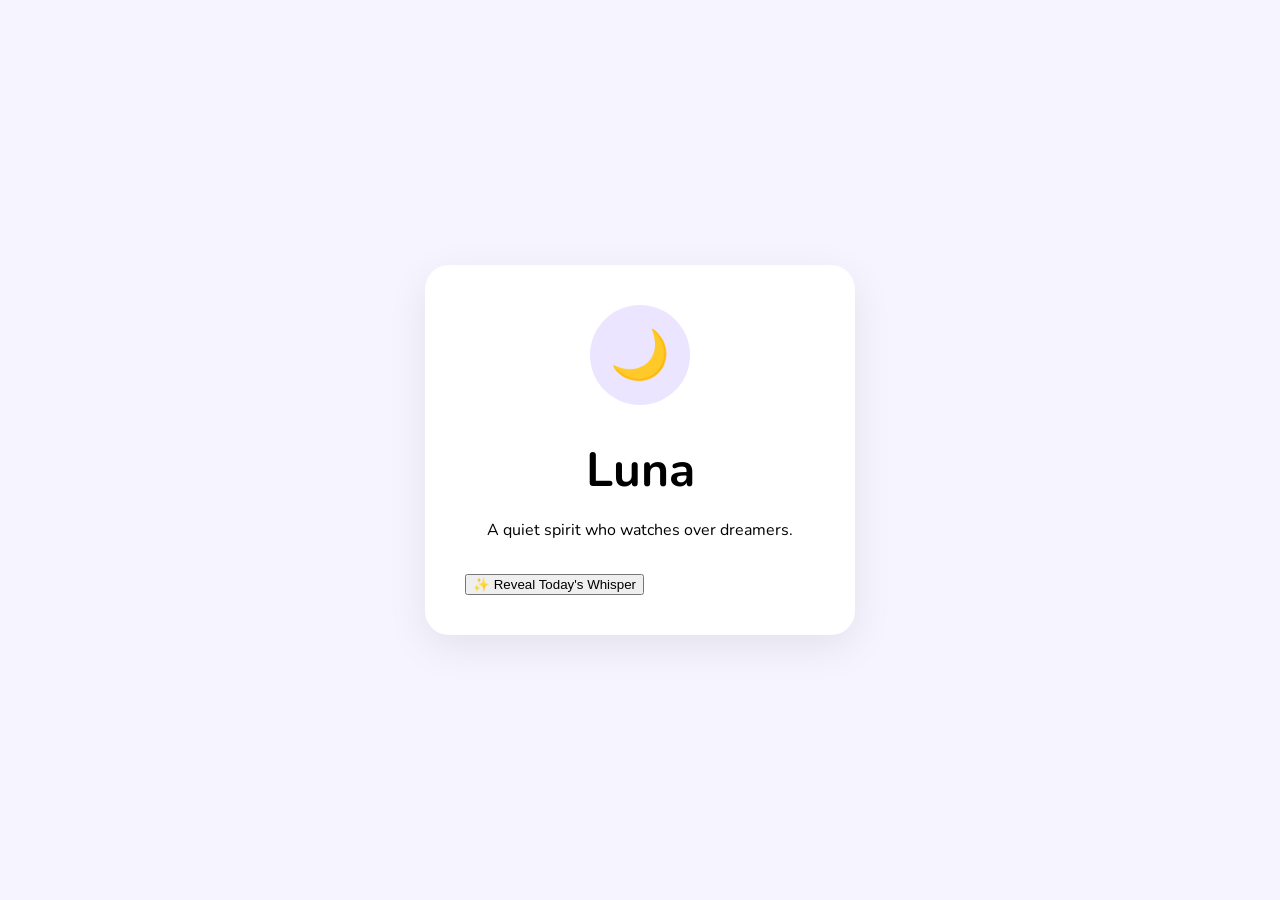
==== index.html @ 2573006d "Create the first Pocket Spirit" ====
<!DOCTYPE html>
<html lang="en">
<head>
    <meta charset="UTF-8">
    <meta name="viewport" content="width=device-width, initial-scale=1.0">
    <title>Pocket Spirits</title>

    <link rel="preconnect" href="https://fonts.googleapis.com">
    <link rel="preconnect" href="https://fonts.gstatic.com" crossorigin>
    <link href="https://fonts.googleapis.com/css2?family=Nunito:wght@400;600;700&display=swap" rel="stylesheet">

    <link rel="stylesheet" href="style.css">
</head>
<body>
    <div class="card">
      <div class="spirit-header">
        <div class="spirit-avatar">🌙</div>
        <h1>Luna</h1>
        <p>A quiet spirit who watches over dreamers.</p>
      </div>

      <button id="revealButton">
          ✨ Reveal Today's Whisper </button>

      <p id="whisper" style="display: none;"></p>  
      <p id="farewell" style="display: none;">🌙 Thank you for visiting today.</p>

    </div>

    <script src="script.js"></script>

</body>
</html>
---- style.css ----
body {
    background-color: #f6f4ff;
    font-family: "Nunito", sans-serif;

    display: flex;
    flex-direction: column;

    justify-content: center;
    align-items: center;

    min-height: 100vh;

    margin: 0;
}

.card {
    background-color: white;
    width: 350px;
    padding: 40px;
    border-radius: 24px;

    box-shadow: 0 12px 40px rgba(0, 0, 0, 0.08);
}

.spirit-header h1 {
    font-size: 3rem;
    margin-bottom: 8px;
}

.spirit-header {
    text-align: center;
    margin-bottom: 32px;
}

.spirit-avatar {
    width: 100px;
    height: 100px;

    background-color: #ece5ff;

    border-radius: 50%;

    display: flex;
    justify-content: center;
    align-items: center;

    font-size: 3rem;

    margin: 0 auto 20px auto;
}
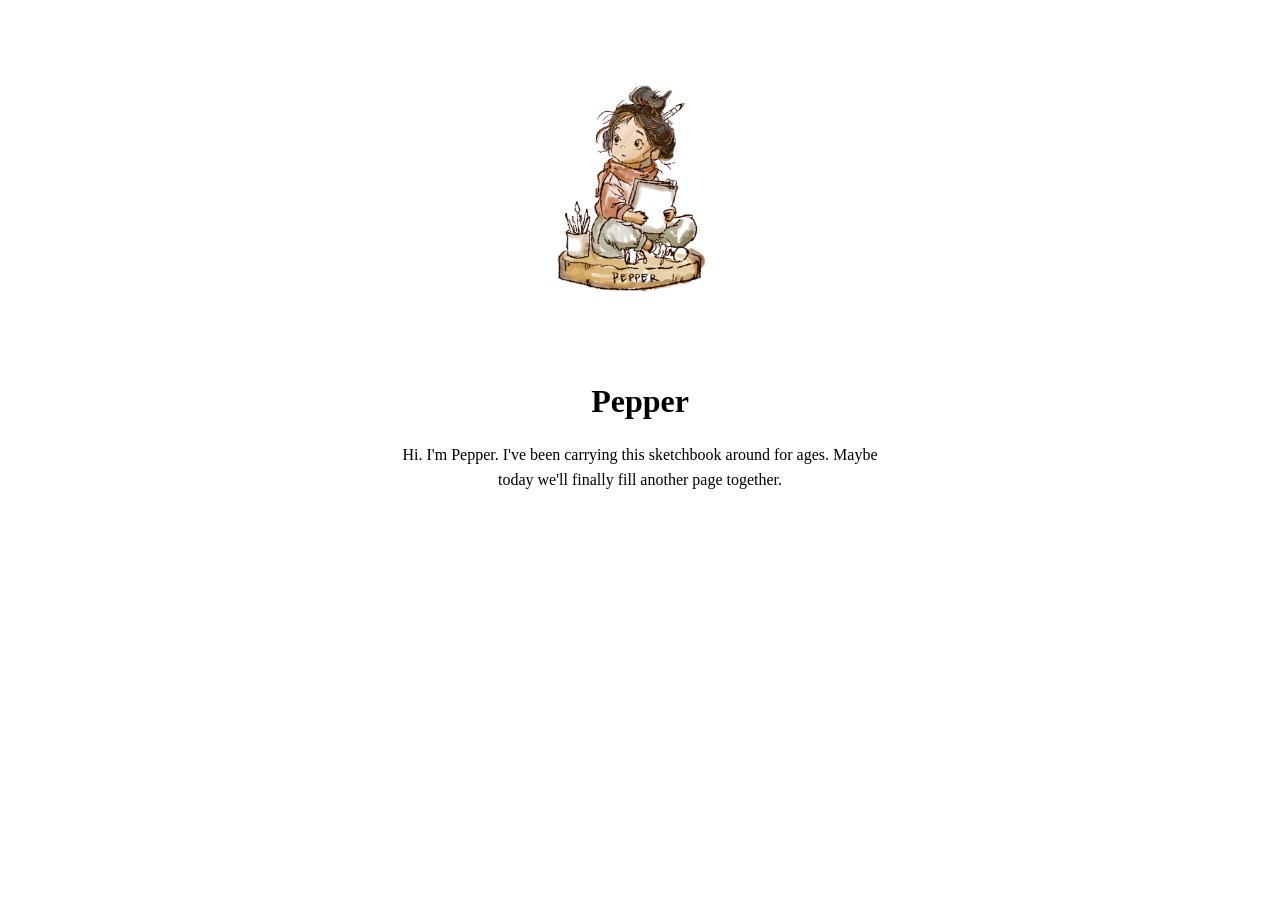
==== commit 3233d22d: "Build Pocket Folk Engine v1" ====
--- a/index.html
+++ b/index.html
@@ -12,22 +12,10 @@
     <link rel="stylesheet" href="style.css">
 </head>
 <body>
-    <div class="card">
-      <div class="spirit-header">
-        <div class="spirit-avatar">🌙</div>
-        <h1>Luna</h1>
-        <p>A quiet spirit who watches over dreamers.</p>
-      </div>
+    <img id="character-image" alt="Pocket Folk">
+    <h1 id="name"></h1>
+    <p id="greeting"></p>
+    <script src="script.js"></script>
+</body>
 
-      <button id="revealButton">
-          ✨ Reveal Today's Whisper </button>
-
-      <p id="whisper" style="display: none;"></p>  
-      <p id="farewell" style="display: none;">🌙 Thank you for visiting today.</p>
-
-    </div>
-
-    <script src="script.js"></script>
-
-</body>
 </html>
--- a/style.css
+++ b/style.css
@@ -1,50 +1,20 @@
 body {
-    background-color: #f6f4ff;
-    font-family: "Nunito", sans-serif;
-
-    display: flex;
-    flex-direction: column;
-
-    justify-content: center;
-    align-items: center;
-
-    min-height: 100vh;
-
-    margin: 0;
+    font-family: Georgia, serif;
+    text-align: center;
+    padding: 40px;
 }
 
-.card {
-    background-color: white;
-    width: 350px;
-    padding: 40px;
-    border-radius: 24px;
-
-    box-shadow: 0 12px 40px rgba(0, 0, 0, 0.08);
+#character-image {
+    width: 220px;
+    height: auto;
 }
 
-.spirit-header h1 {
-    font-size: 3rem;
-    margin-bottom: 8px;
+h1 {
+    margin-top: 20px;
 }
 
-.spirit-header {
-    text-align: center;
-    margin-bottom: 32px;
-}
-
-.spirit-avatar {
-    width: 100px;
-    height: 100px;
-
-    background-color: #ece5ff;
-
-    border-radius: 50%;
-
-    display: flex;
-    justify-content: center;
-    align-items: center;
-
-    font-size: 3rem;
-
-    margin: 0 auto 20px auto;
+p {
+    max-width: 500px;
+    margin: auto;
+    line-height: 1.6;
 }
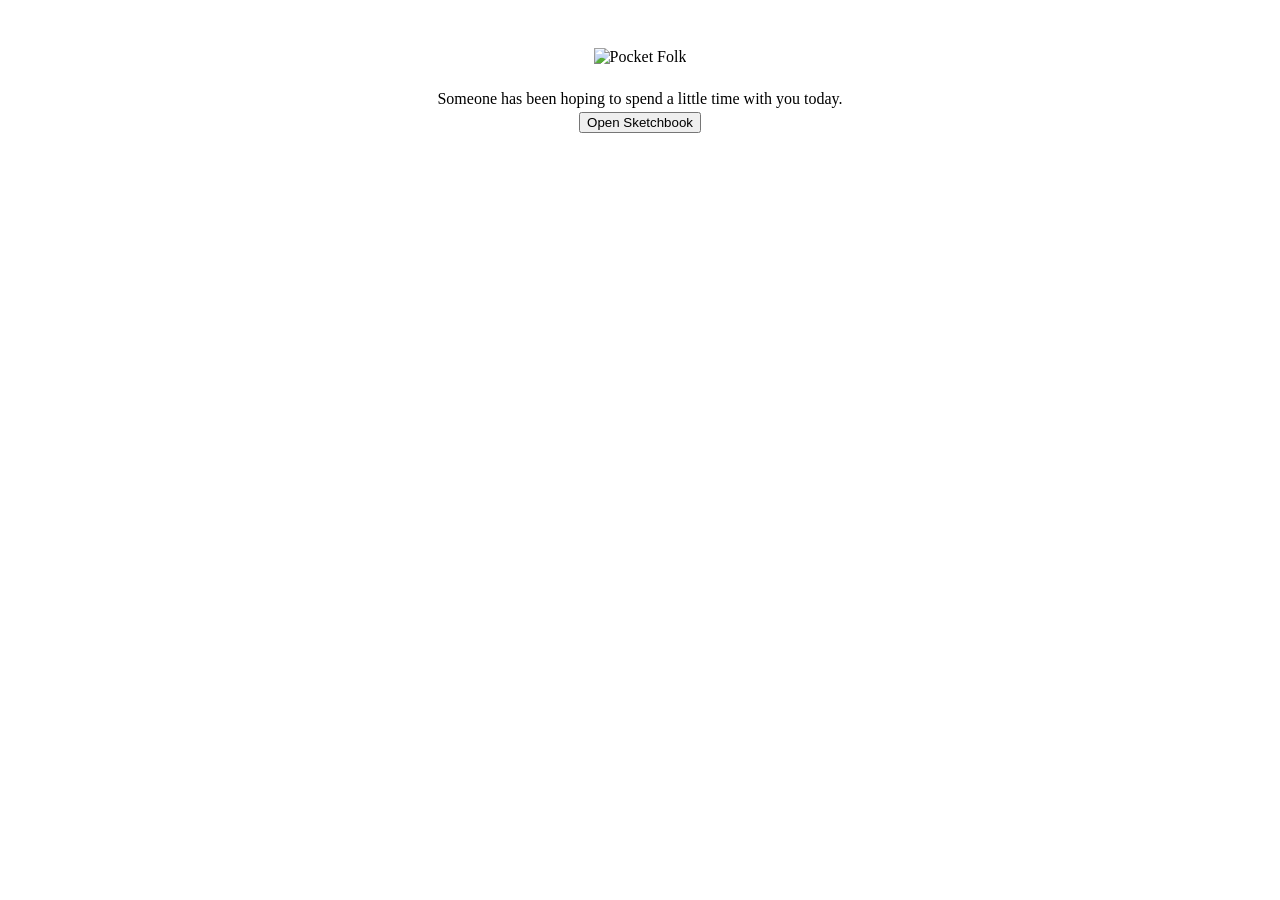
==== commit c38c4ba6: "Building Pocket Folk Engine 1 minor edits" ====
--- a/index.html
+++ b/index.html
@@ -12,9 +12,37 @@
     <link rel="stylesheet" href="style.css">
 </head>
 <body>
-    <img id="character-image" alt="Pocket Folk">
-    <h1 id="name"></h1>
-    <p id="greeting"></p>
+    <main id="app">
+        <section id="screen-cover">
+          <img id="cover-image" alt="Pocket Folk">
+          <h1 id="cover-name"></h1>
+          <p> Someone has been hoping
+              to spend a little time
+              with you today.
+          </p>
+          <button id="open-button">
+              Open Sketchbook
+          </button>
+        </section>
+
+        <section id="screen-greeting">
+            <img id="character-image" alt="Pocket Folk">
+            <h1 id="name"></h1>
+            <p id="greeting"></p>
+            <button id="continue-button">
+                Continue
+            </button>
+        </section>
+
+        <section id="screen-whisper">
+          <h2>🌿 For Today</h2>
+          <p id="whisper"></p>
+          <button id="whisper-button">
+                Turn the Page
+         </button>
+        </section>
+
+    </main>
     <script src="script.js"></script>
 </body>
 
--- a/style.css
+++ b/style.css
@@ -17,4 +17,12 @@
     max-width: 500px;
     margin: auto;
     line-height: 1.6;
+}
+
+#screen-greeting {
+    display: none;
+}
+
+#screen-whisper {
+    display: none;
 }
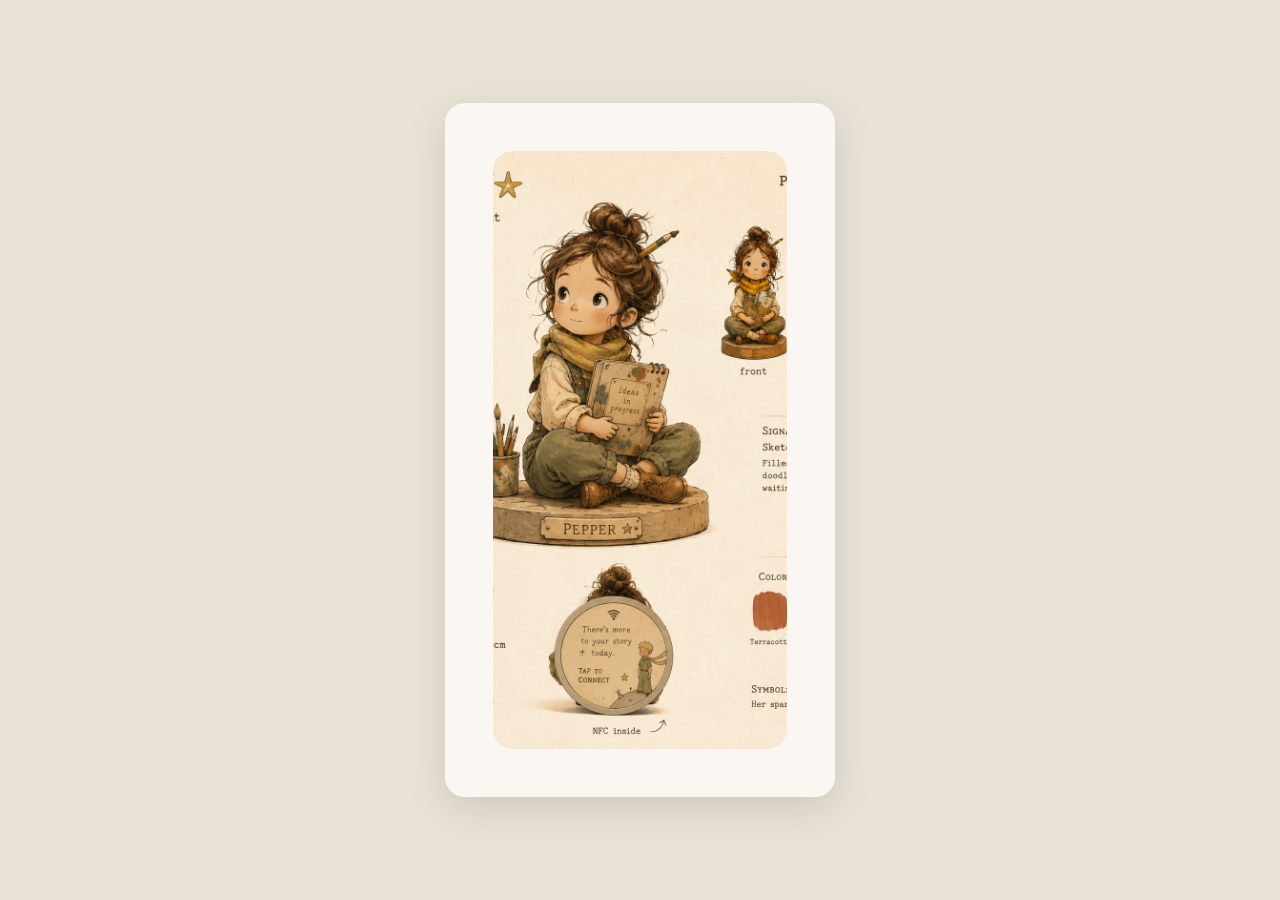
==== commit 7f3d877c: "Redesign Pocket Folk into storybook" ====
--- a/index.html
+++ b/index.html
@@ -1,49 +1,89 @@
 <!DOCTYPE html>
 <html lang="en">
+
 <head>
     <meta charset="UTF-8">
     <meta name="viewport" content="width=device-width, initial-scale=1.0">
-    <title>Pocket Spirits</title>
+
+    <title>The Little District</title>
 
     <link rel="preconnect" href="https://fonts.googleapis.com">
     <link rel="preconnect" href="https://fonts.gstatic.com" crossorigin>
+
     <link href="https://fonts.googleapis.com/css2?family=Nunito:wght@400;600;700&display=swap" rel="stylesheet">
 
     <link rel="stylesheet" href="style.css">
 </head>
+
 <body>
-    <main id="app">
-        <section id="screen-cover">
-          <img id="cover-image" alt="Pocket Folk">
-          <h1 id="cover-name"></h1>
-          <p> Someone has been hoping
-              to spend a little time
-              with you today.
-          </p>
-          <button id="open-button">
-              Open Sketchbook
-          </button>
-        </section>
 
-        <section id="screen-greeting">
-            <img id="character-image" alt="Pocket Folk">
-            <h1 id="name"></h1>
-            <p id="greeting"></p>
-            <button id="continue-button">
-                Continue
-            </button>
-        </section>
+<div id="book">
+  <div id="pages"> 
+    <!-- ==========================================
+         BOOK COVER
+    =========================================== -->
 
-        <section id="screen-whisper">
-          <h2>🌿 For Today</h2>
-          <p id="whisper"></p>
-          <button id="whisper-button">
-                Turn the Page
-         </button>
-        </section>
+    <section id="page-cover" class="page">
 
-    </main>
-    <script src="script.js"></script>
+        <img
+            id="book-cover"
+            src="assets/book-cover.png"
+            alt="The Little District">
+
+    </section>
+
+
+    <!-- ==========================================
+         PAGE 1 - MEET PEPPER
+    =========================================== -->
+
+    <section id="page-meet" class="page">
+
+        <img
+            id="character-image"
+            alt="Pocket Folk">
+
+        <h1 id="name"></h1>
+
+        <p id="introduction"></p>
+
+    </section>
+
+
+    <!-- ==========================================
+         PAGE 2 - TODAY'S THOUGHT
+    =========================================== -->
+
+    <section id="page-thought" class="page">
+
+        <p id="whisper" class="thought"></p>
+
+    </section>
+
+
+    <!-- ==========================================
+         PAGE 3 - REFLECTION
+    =========================================== -->
+
+    <section id="page-reflection" class="page">
+
+        <p id="journal-prompt" class="reflection"></p>
+
+    </section>
+
+
+    <!-- ==========================================
+         BACK COVER
+    =========================================== -->
+
+    <section id="page-back-cover" class="page">
+      <p id="farewell"></p>
+    </section>
+  </div>
+</div>
+
+<script src="script.js"></script>
+
 </body>
 
 </html>
--- a/style.css
+++ b/style.css
@@ -1,28 +1,196 @@
-body {
-    font-family: Georgia, serif;
-    text-align: center;
-    padding: 40px;
+/* =====================================================
+   RESET
+===================================================== */
+
+* {
+    margin: 0;
+    padding: 0;
+    box-sizing: border-box;
 }
 
-#character-image {
-    width: 220px;
-    height: auto;
+
+/* =====================================================
+   PAGE
+===================================================== */
+
+body {
+
+    font-family: "Nunito", sans-serif;
+
+    background: #E9E3D7;
+
+    display: flex;
+    justify-content: center;
+    align-items: center;
+
+    min-height: 100vh;
+
+    padding: 24px;
+
+    overflow: hidden;
+
 }
 
-h1 {
-    margin-top: 20px;
+
+/* =====================================================
+   BOOK
+===================================================== */
+
+#book {
+
+    position: relative;
+
+    width: min(390px, 100%);
+    aspect-ratio: 9 / 16;
+
+    perspective: 2000px;
+
 }
 
-p {
-    max-width: 500px;
-    margin: auto;
-    line-height: 1.6;
+
+/* =====================================================
+   PAGE CONTAINER
+===================================================== */
+
+#pages {
+
+    position: relative;
+
+    width: 100%;
+    height: 100%;
+
 }
 
-#screen-greeting {
-    display: none;
+
+/* =====================================================
+   EVERY PAGE
+===================================================== */
+
+.page {
+
+    position: absolute;
+
+    inset: 0;
+
+    display: flex;
+
+    flex-direction: column;
+
+    justify-content: center;
+
+    align-items: center;
+
+    padding: 48px;
+
+    background: #FAF7F2;
+
+    border-radius: 20px;
+
+    box-shadow:
+        0 12px 40px rgba(0,0,0,.12);
+
+    text-align: center;
+
 }
 
-#screen-whisper {
+
+/* =====================================================
+   IMAGES
+===================================================== */
+
+#book-cover {
+
+    width: 100%;
+    height: 100%;
+
+    object-fit: cover;
+
+    border-radius: 20px;
+
+}
+
+
+#character-image {
+
+    width: 220px;
+
+    margin-bottom: 32px;
+
+}
+
+
+/* =====================================================
+   HEADINGS
+===================================================== */
+
+h1 {
+
+    font-size: 2rem;
+
+    color: #403A34;
+
+    margin-bottom: 18px;
+
+}
+
+
+/* =====================================================
+   BODY TEXT
+===================================================== */
+
+p {
+
+    color: #4F4A44;
+
+    font-size: 1.1rem;
+
+    line-height: 1.9;
+
+    max-width: 280px;
+
+}
+
+
+/* =====================================================
+   THOUGHT PAGE
+===================================================== */
+
+.thought {
+
+    font-size: 2rem;
+
+    font-weight: 700;
+
+    line-height: 1.5;
+
+}
+
+
+/* =====================================================
+   REFLECTION PAGE
+===================================================== */
+
+.reflection {
+
+    font-size: 1.6rem;
+
+    line-height: 1.6;
+
+}
+
+
+/* =====================================================
+   HIDDEN PAGES
+===================================================== */
+
+.page {
+
     display: none;
+
+}
+
+#page-cover {
+
+    display: flex;
+
 }
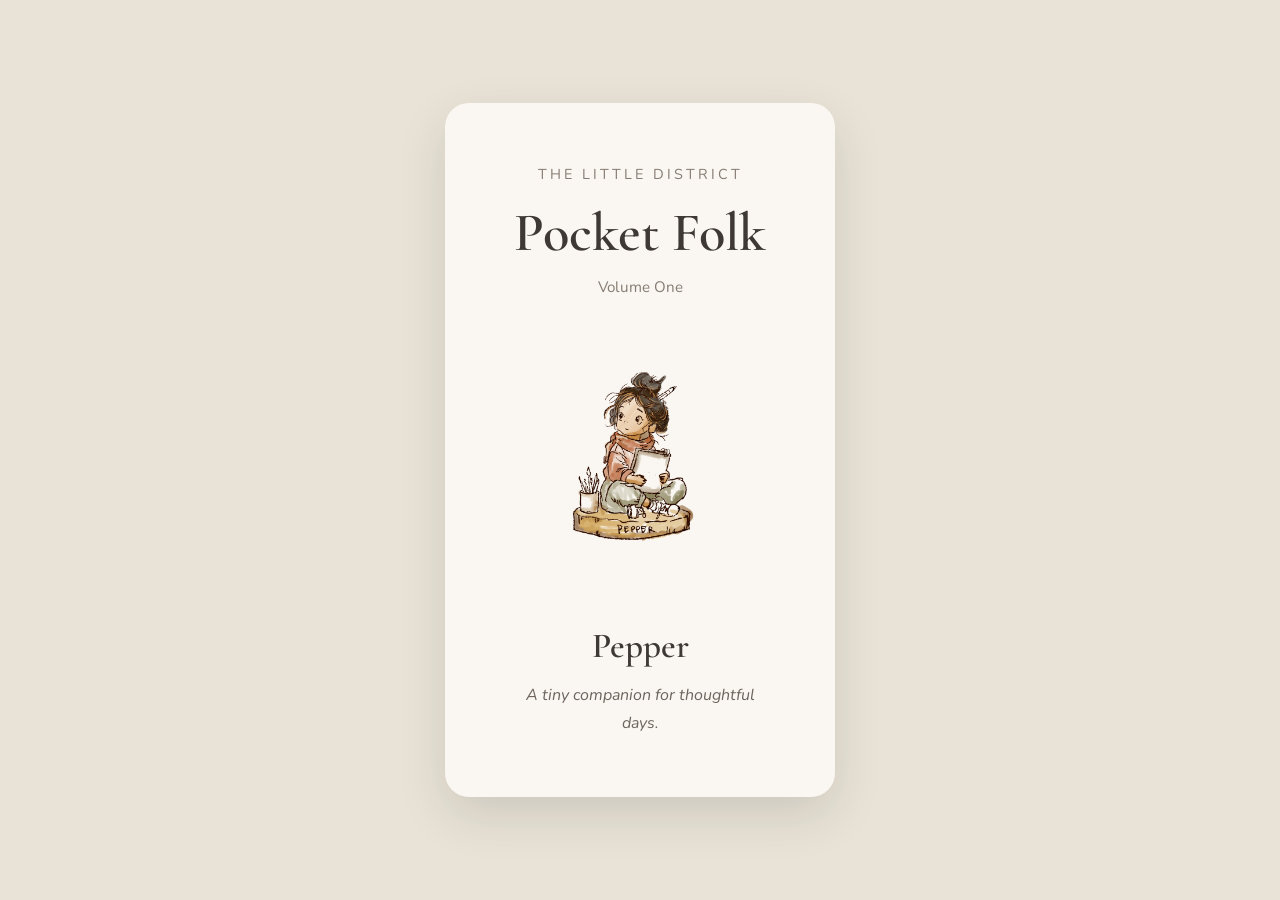
==== commit 0d840777: "Update Pocket Folk book experience" ====
--- a/index.html
+++ b/index.html
@@ -10,7 +10,7 @@
     <link rel="preconnect" href="https://fonts.googleapis.com">
     <link rel="preconnect" href="https://fonts.gstatic.com" crossorigin>
 
-    <link href="https://fonts.googleapis.com/css2?family=Nunito:wght@400;600;700&display=swap" rel="stylesheet">
+    <link href="https://fonts.googleapis.com/css2?family=Nunito:wght@400;600;700&family=Cormorant+Garamond:wght@500;600;700&display=swap" rel="stylesheet">
 
     <link rel="stylesheet" href="style.css">
 </head>
@@ -18,68 +18,99 @@
 <body>
 
 <div id="book">
-  <div id="pages"> 
-    <!-- ==========================================
-         BOOK COVER
-    =========================================== -->
 
-    <section id="page-cover" class="page">
+    <div id="pages">
 
-        <img
-            id="book-cover"
-            src="assets/book-cover.png"
-            alt="The Little District">
+        <!-- ==========================================
+             COVER
+        =========================================== -->
 
-    </section>
+        <section id="page-cover" class="page">
+
+            <div class="cover-content">
+
+                <p class="publisher">
+                    The Little District
+                </p>
+
+                <h1 class="book-title">
+                    Pocket Folk
+                </h1>
+
+                <p class="volume">
+                    Volume One
+                </p>
+
+                <img
+                    id="cover-character"
+                    alt="Pocket Folk">
+
+                <h2 id="cover-name"></h2>
+
+                <p class="cover-tagline">
+                    A tiny companion for thoughtful days.
+                </p>
+
+            </div>
+
+        </section>
 
 
-    <!-- ==========================================
-         PAGE 1 - MEET PEPPER
-    =========================================== -->
 
-    <section id="page-meet" class="page">
+        <!-- ==========================================
+             PAGE 1
+        =========================================== -->
 
-        <img
-            id="character-image"
-            alt="Pocket Folk">
+        <section id="page-meet" class="page">
 
-        <h1 id="name"></h1>
+            <img
+                id="character-image"
+                alt="Pocket Folk">
 
-        <p id="introduction"></p>
+            <h1 id="name"></h1>
 
-    </section>
+            <p id="introduction"></p>
+
+        </section>
 
 
-    <!-- ==========================================
-         PAGE 2 - TODAY'S THOUGHT
-    =========================================== -->
 
-    <section id="page-thought" class="page">
+        <!-- ==========================================
+             PAGE 2
+        =========================================== -->
 
-        <p id="whisper" class="thought"></p>
+        <section id="page-thought" class="page">
 
-    </section>
+            <p id="whisper" class="thought"></p>
+
+        </section>
 
 
-    <!-- ==========================================
-         PAGE 3 - REFLECTION
-    =========================================== -->
 
-    <section id="page-reflection" class="page">
+        <!-- ==========================================
+             PAGE 3
+        =========================================== -->
 
-        <p id="journal-prompt" class="reflection"></p>
+        <section id="page-reflection" class="page">
 
-    </section>
+            <p id="journal-prompt" class="reflection"></p>
+
+        </section>
 
 
-    <!-- ==========================================
-         BACK COVER
-    =========================================== -->
 
-    <section id="page-back-cover" class="page">
-      <p id="farewell"></p>
-    </section>
-  </div>
+        <!-- ==========================================
+             BACK COVER
+        =========================================== -->
+
+        <section id="page-back-cover" class="page">
+
+            <p id="farewell"></p>
+
+        </section>
+
+    </div>
+
 </div>
 
 <script src="script.js"></script>
--- a/style.css
+++ b/style.css
@@ -27,8 +27,6 @@
 
     padding: 24px;
 
-    overflow: hidden;
-
 }
 
 
@@ -37,8 +35,6 @@
 ===================================================== */
 
 #book {
-
-    position: relative;
 
     width: min(390px, 100%);
     aspect-ratio: 9 / 16;
@@ -48,10 +44,6 @@
 }
 
 
-/* =====================================================
-   PAGE CONTAINER
-===================================================== */
-
 #pages {
 
     position: relative;
@@ -72,125 +64,226 @@
 
     inset: 0;
 
+    display: none;
+
+    flex-direction: column;
+
+    align-items: center;
+    justify-content: center;
+
+    background: #FAF7F2;
+
+    border-radius: 24px;
+
+    padding: 40px;
+
+    text-align: center;
+
+    box-shadow:
+        0 18px 50px rgba(0,0,0,.12);
+
+}
+
+
+/* First page visible */
+
+#page-cover {
+
     display: flex;
 
-    flex-direction: column;
-
-    justify-content: center;
-
-    align-items: center;
-
-    padding: 48px;
-
-    background: #FAF7F2;
-
-    border-radius: 20px;
-
-    box-shadow:
-        0 12px 40px rgba(0,0,0,.12);
-
-    text-align: center;
-
-}
-
-
-/* =====================================================
-   IMAGES
-===================================================== */
-
-#book-cover {
+}
+
+
+/* =====================================================
+   COVER
+===================================================== */
+
+.cover-content {
 
     width: 100%;
     height: 100%;
 
-    object-fit: cover;
-
-    border-radius: 20px;
-
-}
-
+    display: flex;
+
+    flex-direction: column;
+
+    justify-content: center;
+
+    align-items: center;
+
+}
+
+
+.publisher {
+
+    font-size: .9rem;
+
+    text-transform: uppercase;
+
+    letter-spacing: 3px;
+
+    color: #867C73;
+
+    margin-bottom: 12px;
+
+}
+
+
+.book-title {
+
+    font-family: "Cormorant Garamond", serif;
+
+    font-size: 3.4rem;
+
+    font-weight: 600;
+
+    color: #3E3934;
+
+    margin-bottom: 8px;
+
+}
+
+
+.volume {
+
+    font-size: .95rem;
+
+    color: #867C73;
+
+    margin-bottom: 40px;
+
+}
+
+
+#cover-character {
+
+    width: 180px;
+
+    height: auto;
+
+    margin-bottom: 28px;
+
+}
+
+
+#cover-name {
+
+    font-family: "Cormorant Garamond", serif;
+
+    font-size: 2.2rem;
+
+    font-weight: 600;
+
+    color: #3E3934;
+
+    margin-bottom: 14px;
+
+}
+
+
+.cover-tagline {
+
+    max-width: 230px;
+
+    color: #6D655E;
+
+    font-style: italic;
+
+    line-height: 1.8;
+
+}
+
+
+/* =====================================================
+   MEET PAGE
+===================================================== */
 
 #character-image {
 
-    width: 220px;
-
-    margin-bottom: 32px;
-
-}
-
-
-/* =====================================================
-   HEADINGS
-===================================================== */
-
-h1 {
+    width: 190px;
+
+    height: auto;
+
+    margin-bottom: 28px;
+
+}
+
+
+#name {
 
     font-size: 2rem;
 
+    margin-bottom: 18px;
+
+}
+
+
+#introduction {
+
+    max-width: 280px;
+
+    line-height: 1.9;
+
+}
+
+
+/* =====================================================
+   THOUGHT PAGE
+===================================================== */
+
+.thought {
+
+    font-family: "Cormorant Garamond", serif;
+
+    font-size: 2.2rem;
+
+    line-height: 1.5;
+
     color: #403A34;
 
-    margin-bottom: 18px;
-
-}
-
-
-/* =====================================================
-   BODY TEXT
+}
+
+
+/* =====================================================
+   REFLECTION PAGE
+===================================================== */
+
+.reflection {
+
+    font-family: "Cormorant Garamond", serif;
+
+    font-size: 2rem;
+
+    line-height: 1.6;
+
+    color: #403A34;
+
+}
+
+
+/* =====================================================
+   BACK COVER
+===================================================== */
+
+#farewell {
+
+    font-size: 1.2rem;
+
+    line-height: 2;
+
+    white-space: pre-line;
+
+}
+
+
+/* =====================================================
+   DEFAULT TEXT
 ===================================================== */
 
 p {
 
-    color: #4F4A44;
-
-    font-size: 1.1rem;
-
-    line-height: 1.9;
-
-    max-width: 280px;
-
-}
-
-
-/* =====================================================
-   THOUGHT PAGE
-===================================================== */
-
-.thought {
-
-    font-size: 2rem;
-
-    font-weight: 700;
-
-    line-height: 1.5;
-
-}
-
-
-/* =====================================================
-   REFLECTION PAGE
-===================================================== */
-
-.reflection {
-
-    font-size: 1.6rem;
-
-    line-height: 1.6;
-
-}
-
-
-/* =====================================================
-   HIDDEN PAGES
-===================================================== */
-
-.page {
-
-    display: none;
-
-}
-
-#page-cover {
-
-    display: flex;
+    color: #4E4843;
+
+    line-height: 1.8;
 
 }
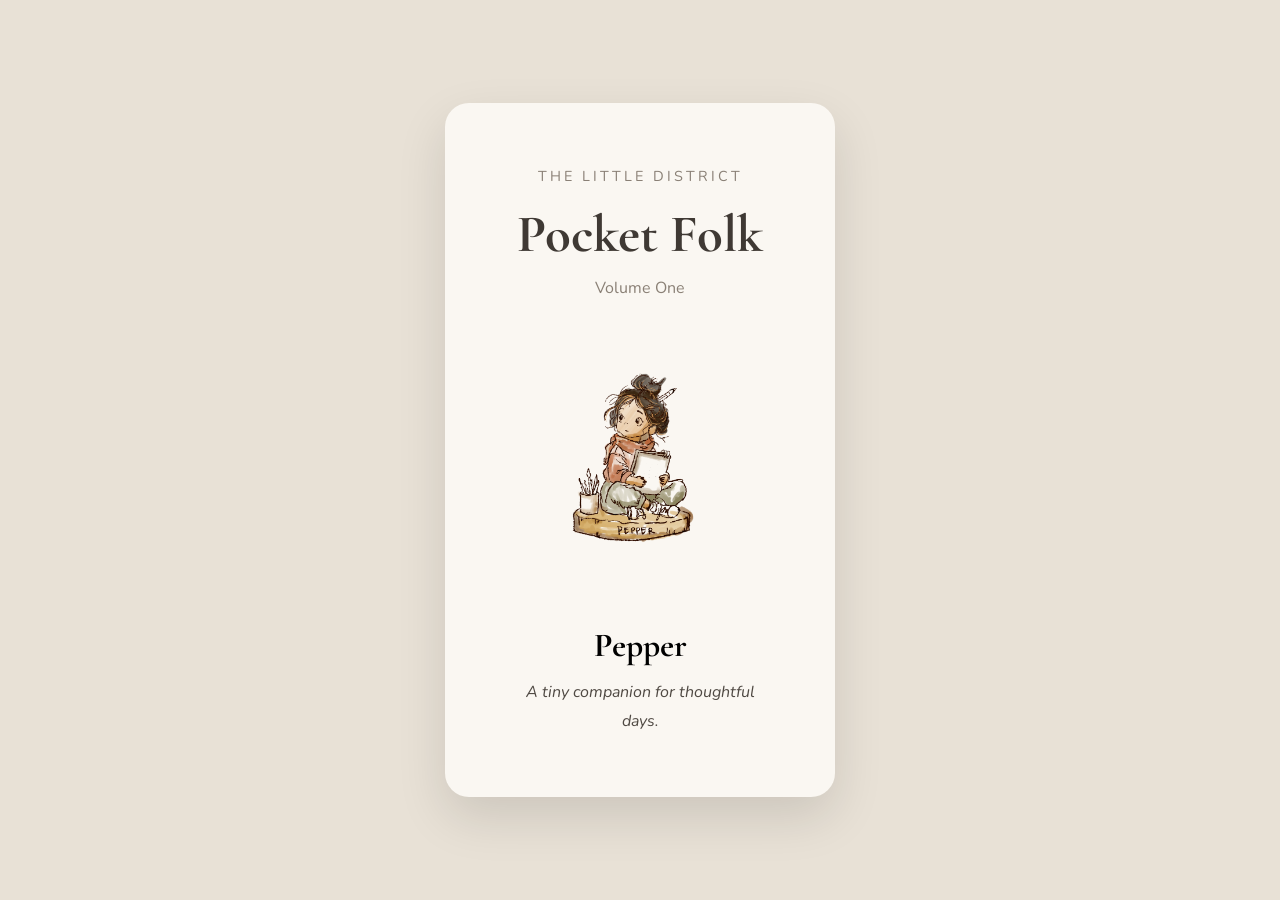
==== commit c99e2a5b: "v0.1 - Pocket Folk Reader" ====
--- a/index.html
+++ b/index.html
@@ -17,103 +17,129 @@
 
 <body>
 
-<div id="book">
+    <div id="book">
 
-    <div id="pages">
+        <div id="pages">
 
-        <!-- ==========================================
-             COVER
-        =========================================== -->
+            <!-- ==========================================
+                 COVER
+            =========================================== -->
 
-        <section id="page-cover" class="page">
+            <section id="page-cover" class="page">
 
-            <div class="cover-content">
+                <div class="page-content">
 
-                <p class="publisher">
-                    The Little District
-                </p>
+                    <div class="cover-content">
 
-                <h1 class="book-title">
-                    Pocket Folk
-                </h1>
+                        <p class="publisher">
+                            The Little District
+                        </p>
 
-                <p class="volume">
-                    Volume One
-                </p>
+                        <h1 class="book-title">
+                            Pocket Folk
+                        </h1>
 
-                <img
-                    id="cover-character"
-                    alt="Pocket Folk">
+                        <p class="volume">
+                            Volume One
+                        </p>
 
-                <h2 id="cover-name"></h2>
+                        <img
+                            id="cover-character"
+                            alt="Pocket Folk">
 
-                <p class="cover-tagline">
-                    A tiny companion for thoughtful days.
-                </p>
+                        <h2 id="cover-name"></h2>
 
-            </div>
+                        <p class="cover-tagline">
+                            A tiny companion for thoughtful days.
+                        </p>
 
-        </section>
+                    </div>
+
+                </div>
+
+            </section>
 
 
 
-        <!-- ==========================================
-             PAGE 1
-        =========================================== -->
+            <!-- ==========================================
+                 PAGE 1 - MEET
+            =========================================== -->
 
-        <section id="page-meet" class="page">
+            <section id="page-meet" class="page">
 
-            <img
-                id="character-image"
-                alt="Pocket Folk">
+                <div class="page-content">
 
-            <h1 id="name"></h1>
+                    <img
+                        id="character-image"
+                        alt="Pocket Folk">
 
-            <p id="introduction"></p>
+                    <h1 id="name"></h1>
 
-        </section>
+                    <p id="introduction"></p>
+
+                </div>
+
+            </section>
 
 
 
-        <!-- ==========================================
-             PAGE 2
-        =========================================== -->
+            <!-- ==========================================
+                 PAGE 2 - THOUGHT
+            =========================================== -->
 
-        <section id="page-thought" class="page">
+            <section id="page-thought" class="page">
 
-            <p id="whisper" class="thought"></p>
+                <div class="page-content">
 
-        </section>
+                    <p
+                        id="whisper"
+                        class="thought">
+                    </p>
+
+                </div>
+
+            </section>
 
 
 
-        <!-- ==========================================
-             PAGE 3
-        =========================================== -->
+            <!-- ==========================================
+                 PAGE 3 - REFLECTION
+            =========================================== -->
 
-        <section id="page-reflection" class="page">
+            <section id="page-reflection" class="page">
 
-            <p id="journal-prompt" class="reflection"></p>
+                <div class="page-content">
 
-        </section>
+                    <p
+                        id="journal-prompt"
+                        class="reflection">
+                    </p>
+
+                </div>
+
+            </section>
 
 
 
-        <!-- ==========================================
-             BACK COVER
-        =========================================== -->
+            <!-- ==========================================
+                 BACK COVER
+            =========================================== -->
 
-        <section id="page-back-cover" class="page">
+            <section id="page-back-cover" class="page">
 
-            <p id="farewell"></p>
+                <div class="page-content">
 
-        </section>
+                    <p id="farewell"></p>
+
+                </div>
+
+            </section>
+
+        </div>
 
     </div>
 
-</div>
-
-<script src="script.js"></script>
+    <script src="script.js"></script>
 
 </body>
 
--- a/style.css
+++ b/style.css
@@ -10,119 +10,148 @@
 
 
 /* =====================================================
+   BODY
+===================================================== */
+
+body {
+
+    font-family: "Nunito", sans-serif;
+
+    background: #E8E1D6;
+
+    display: flex;
+
+    justify-content: center;
+
+    align-items: center;
+
+    min-height: 100vh;
+
+    padding: 24px;
+
+}
+
+
+/* =====================================================
+   BOOK
+===================================================== */
+
+#book {
+
+    width: min(390px, 100vw);
+
+    aspect-ratio: 9 / 16;
+
+    perspective: 2200px;
+
+}
+
+
+/* =====================================================
+   PAGE STACK
+===================================================== */
+
+#pages {
+
+    position: relative;
+
+    width: 100%;
+
+    height: 100%;
+
+}
+
+
+/* =====================================================
    PAGE
 ===================================================== */
 
-body {
-
-    font-family: "Nunito", sans-serif;
-
-    background: #E9E3D7;
+.page {
+
+    position: absolute;
+
+    inset: 0;
 
     display: flex;
+
+    flex-direction: column;
+
     justify-content: center;
+
     align-items: center;
 
-    min-height: 100vh;
-
-    padding: 24px;
-
-}
-
-
-/* =====================================================
-   BOOK
-===================================================== */
-
-#book {
-
-    width: min(390px, 100%);
-    aspect-ratio: 9 / 16;
-
-    perspective: 2000px;
-
-}
-
-
-#pages {
-
-    position: relative;
+    text-align: center;
+
+    padding: 42px;
+
+    background: #FAF7F2;
+
+    border-radius: 24px;
+
+    box-shadow:
+
+        0 20px 50px rgba(0,0,0,.12);
+
+    transform-origin: left center;
+
+    backface-visibility: hidden;
+
+    transition:
+
+        transform .8s ease,
+
+        opacity .35s ease;
+
+    opacity: 0;
+
+    z-index: 1;
+
+}
+
+
+/* =====================================================
+   ACTIVE PAGE
+===================================================== */
+
+.page.active {
+
+    opacity: 1;
+
+    z-index: 100;
+
+}
+
+
+/* =====================================================
+   COVER
+===================================================== */
+
+.cover-content {
+
+    display: flex;
+
+    flex-direction: column;
+
+    justify-content: center;
+
+    align-items: center;
 
     width: 100%;
+
     height: 100%;
 
 }
 
 
-/* =====================================================
-   EVERY PAGE
-===================================================== */
-
-.page {
-
-    position: absolute;
-
-    inset: 0;
-
-    display: none;
-
-    flex-direction: column;
-
-    align-items: center;
-    justify-content: center;
-
-    background: #FAF7F2;
-
-    border-radius: 24px;
-
-    padding: 40px;
-
-    text-align: center;
-
-    box-shadow:
-        0 18px 50px rgba(0,0,0,.12);
-
-}
-
-
-/* First page visible */
-
-#page-cover {
-
-    display: flex;
-
-}
-
-
-/* =====================================================
-   COVER
-===================================================== */
-
-.cover-content {
-
-    width: 100%;
-    height: 100%;
-
-    display: flex;
-
-    flex-direction: column;
-
-    justify-content: center;
-
-    align-items: center;
-
-}
-
-
 .publisher {
 
+    text-transform: uppercase;
+
+    letter-spacing: 3px;
+
     font-size: .9rem;
 
-    text-transform: uppercase;
-
-    letter-spacing: 3px;
-
-    color: #867C73;
+    color: #8A8076;
 
     margin-bottom: 12px;
 
@@ -133,11 +162,9 @@
 
     font-family: "Cormorant Garamond", serif;
 
-    font-size: 3.4rem;
-
-    font-weight: 600;
-
-    color: #3E3934;
+    font-size: 3.3rem;
+
+    color: #3F3934;
 
     margin-bottom: 8px;
 
@@ -146,9 +173,7 @@
 
 .volume {
 
-    font-size: .95rem;
-
-    color: #867C73;
+    color: #8A8076;
 
     margin-bottom: 40px;
 
@@ -159,8 +184,6 @@
 
     width: 180px;
 
-    height: auto;
-
     margin-bottom: 28px;
 
 }
@@ -170,120 +193,104 @@
 
     font-family: "Cormorant Garamond", serif;
 
+    font-size: 2.1rem;
+
+    margin-bottom: 12px;
+
+}
+
+
+.cover-tagline {
+
+    max-width: 240px;
+
+    font-style: italic;
+
+    line-height: 1.8;
+
+}
+
+
+/* =====================================================
+   MEET PAGE
+===================================================== */
+
+#character-image {
+
+    width: 200px;
+
+    margin-bottom: 28px;
+
+}
+
+
+#name {
+
+    margin-bottom: 18px;
+
+}
+
+
+#introduction {
+
+    max-width: 280px;
+
+    line-height: 1.9;
+
+}
+
+
+/* =====================================================
+   THOUGHT
+===================================================== */
+
+.thought {
+
+    font-family: "Cormorant Garamond", serif;
+
     font-size: 2.2rem;
 
-    font-weight: 600;
-
-    color: #3E3934;
-
-    margin-bottom: 14px;
-
-}
-
-
-.cover-tagline {
-
-    max-width: 230px;
-
-    color: #6D655E;
-
-    font-style: italic;
+    line-height: 1.5;
+
+}
+
+
+/* =====================================================
+   REFLECTION
+===================================================== */
+
+.reflection {
+
+    font-family: "Cormorant Garamond", serif;
+
+    font-size: 2rem;
+
+    line-height: 1.6;
+
+}
+
+
+/* =====================================================
+   BACK COVER
+===================================================== */
+
+#farewell {
+
+    white-space: pre-line;
+
+    line-height: 2;
+
+}
+
+
+/* =====================================================
+   DEFAULT TEXT
+===================================================== */
+
+p {
+
+    color: #4F4943;
 
     line-height: 1.8;
 
-}
-
-
-/* =====================================================
-   MEET PAGE
-===================================================== */
-
-#character-image {
-
-    width: 190px;
-
-    height: auto;
-
-    margin-bottom: 28px;
-
-}
-
-
-#name {
-
-    font-size: 2rem;
-
-    margin-bottom: 18px;
-
-}
-
-
-#introduction {
-
-    max-width: 280px;
-
-    line-height: 1.9;
-
-}
-
-
-/* =====================================================
-   THOUGHT PAGE
-===================================================== */
-
-.thought {
-
-    font-family: "Cormorant Garamond", serif;
-
-    font-size: 2.2rem;
-
-    line-height: 1.5;
-
-    color: #403A34;
-
-}
-
-
-/* =====================================================
-   REFLECTION PAGE
-===================================================== */
-
-.reflection {
-
-    font-family: "Cormorant Garamond", serif;
-
-    font-size: 2rem;
-
-    line-height: 1.6;
-
-    color: #403A34;
-
-}
-
-
-/* =====================================================
-   BACK COVER
-===================================================== */
-
-#farewell {
-
-    font-size: 1.2rem;
-
-    line-height: 2;
-
-    white-space: pre-line;
-
-}
-
-
-/* =====================================================
-   DEFAULT TEXT
-===================================================== */
-
-p {
-
-    color: #4E4843;
-
-    line-height: 1.8;
-
 }
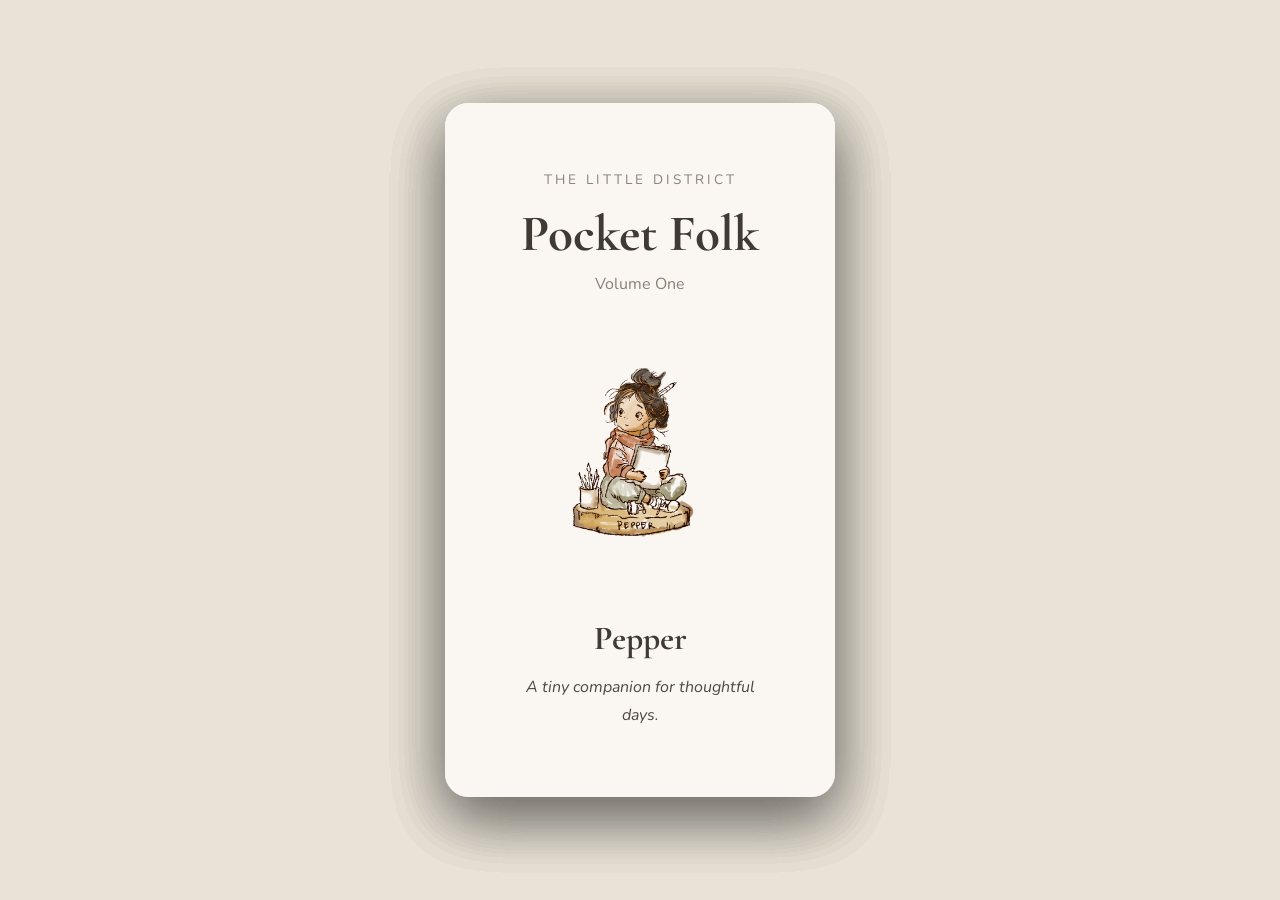
==== commit bdcfbcb9: "Refactor book engine architecture" ====
--- a/index.html
+++ b/index.html
@@ -2,17 +2,27 @@
 <html lang="en">
 
 <head>
+
     <meta charset="UTF-8">
-    <meta name="viewport" content="width=device-width, initial-scale=1.0">
+
+    <meta name="viewport"
+          content="width=device-width, initial-scale=1.0">
 
     <title>The Little District</title>
 
-    <link rel="preconnect" href="https://fonts.googleapis.com">
-    <link rel="preconnect" href="https://fonts.gstatic.com" crossorigin>
+    <link rel="preconnect"
+          href="https://fonts.googleapis.com">
 
-    <link href="https://fonts.googleapis.com/css2?family=Nunito:wght@400;600;700&family=Cormorant+Garamond:wght@500;600;700&display=swap" rel="stylesheet">
+    <link rel="preconnect"
+          href="https://fonts.gstatic.com"
+          crossorigin>
 
-    <link rel="stylesheet" href="style.css">
+    <link href="https://fonts.googleapis.com/css2?family=Nunito:wght@400;600;700&family=Cormorant+Garamond:wght@500;600;700&display=swap"
+          rel="stylesheet">
+
+    <link rel="stylesheet"
+          href="style.css">
+
 </head>
 
 <body>
@@ -27,9 +37,9 @@
 
             <section id="page-cover" class="page">
 
-                <div class="page-content">
+                <div class="sheet">
 
-                    <div class="cover-content">
+                    <div class="content cover-content">
 
                         <p class="publisher">
                             The Little District
@@ -62,20 +72,24 @@
 
 
             <!-- ==========================================
-                 PAGE 1 - MEET
+                 PAGE 1 - MEET PEPPER
             =========================================== -->
 
             <section id="page-meet" class="page">
 
-                <div class="page-content">
+                <div class="sheet">
 
-                    <img
-                        id="character-image"
-                        alt="Pocket Folk">
+                    <div class="content">
 
-                    <h1 id="name"></h1>
+                        <img
+                            id="character-image"
+                            alt="Pocket Folk">
 
-                    <p id="introduction"></p>
+                        <h1 id="name"></h1>
+
+                        <p id="introduction"></p>
+
+                    </div>
 
                 </div>
 
@@ -84,17 +98,21 @@
 
 
             <!-- ==========================================
-                 PAGE 2 - THOUGHT
+                 PAGE 2 - TODAY'S THOUGHT
             =========================================== -->
 
             <section id="page-thought" class="page">
 
-                <div class="page-content">
+                <div class="sheet">
 
-                    <p
-                        id="whisper"
-                        class="thought">
-                    </p>
+                    <div class="content">
+
+                        <p
+                            id="whisper"
+                            class="thought">
+                        </p>
+
+                    </div>
 
                 </div>
 
@@ -108,12 +126,16 @@
 
             <section id="page-reflection" class="page">
 
-                <div class="page-content">
+                <div class="sheet">
 
-                    <p
-                        id="journal-prompt"
-                        class="reflection">
-                    </p>
+                    <div class="content">
+
+                        <p
+                            id="journal-prompt"
+                            class="reflection">
+                        </p>
+
+                    </div>
 
                 </div>
 
@@ -127,9 +149,13 @@
 
             <section id="page-back-cover" class="page">
 
-                <div class="page-content">
+                <div class="sheet">
 
-                    <p id="farewell"></p>
+                    <div class="content">
+
+                        <p id="farewell"></p>
+
+                    </div>
 
                 </div>
 
--- a/style.css
+++ b/style.css
@@ -17,7 +17,7 @@
 
     font-family: "Nunito", sans-serif;
 
-    background: #E8E1D6;
+    background: #E9E3D7;
 
     display: flex;
 
@@ -38,11 +38,11 @@
 
 #book {
 
-    width: min(390px, 100vw);
+    width: min(390px, 100%);
 
     aspect-ratio: 9 / 16;
 
-    perspective: 2200px;
+    perspective: 2500px;
 
 }
 
@@ -74,6 +74,75 @@
 
     display: flex;
 
+    justify-content: center;
+
+    align-items: center;
+
+    opacity: 1;
+
+    pointer-events: none;
+
+}
+
+.page:nth-child(1) { z-index: 5; }
+.page:nth-child(2) { z-index: 4; }
+.page:nth-child(3) { z-index: 3; }
+.page:nth-child(4) { z-index: 2; }
+.page:nth-child(5) { z-index: 1; }
+
+
+/* Active page */
+
+.page.active {
+
+    pointer-events: auto;
+
+    z-index: 100;
+
+}
+
+
+/* =====================================================
+   SHEET
+===================================================== */
+
+.sheet {
+
+    width: 100%;
+
+    height: 100%;
+
+    background: #FAF7F2;
+
+    border-radius: 24px;
+
+    box-shadow:
+        0 20px 60px rgba(0,0,0,.15);
+
+    transform-origin: left center;
+
+    transform-style: preserve-3d;
+
+    backface-visibility: hidden;
+
+    transition:
+        transform .8s cubic-bezier(.22,.61,.36,1);
+
+}
+
+
+/* =====================================================
+   CONTENT
+===================================================== */
+
+.content {
+
+    width: 100%;
+
+    height: 100%;
+
+    display: flex;
+
     flex-direction: column;
 
     justify-content: center;
@@ -84,41 +153,6 @@
 
     padding: 42px;
 
-    background: #FAF7F2;
-
-    border-radius: 24px;
-
-    box-shadow:
-
-        0 20px 50px rgba(0,0,0,.12);
-
-    transform-origin: left center;
-
-    backface-visibility: hidden;
-
-    transition:
-
-        transform .8s ease,
-
-        opacity .35s ease;
-
-    opacity: 0;
-
-    z-index: 1;
-
-}
-
-
-/* =====================================================
-   ACTIVE PAGE
-===================================================== */
-
-.page.active {
-
-    opacity: 1;
-
-    z-index: 100;
-
 }
 
 
@@ -126,34 +160,17 @@
    COVER
 ===================================================== */
 
-.cover-content {
-
-    display: flex;
-
-    flex-direction: column;
-
-    justify-content: center;
-
-    align-items: center;
-
-    width: 100%;
-
-    height: 100%;
-
-}
-
-
 .publisher {
 
+    font-size: .85rem;
+
+    letter-spacing: 3px;
+
     text-transform: uppercase;
 
-    letter-spacing: 3px;
-
-    font-size: .9rem;
-
-    color: #8A8076;
-
-    margin-bottom: 12px;
+    color: #8A8178;
+
+    margin-bottom: 14px;
 
 }
 
@@ -162,9 +179,9 @@
 
     font-family: "Cormorant Garamond", serif;
 
-    font-size: 3.3rem;
-
-    color: #3F3934;
+    font-size: 3.2rem;
+
+    color: #403A34;
 
     margin-bottom: 8px;
 
@@ -173,9 +190,9 @@
 
 .volume {
 
-    color: #8A8076;
-
-    margin-bottom: 40px;
+    color: #8A8178;
+
+    margin-bottom: 42px;
 
 }
 
@@ -184,85 +201,85 @@
 
     width: 180px;
 
+    margin-bottom: 26px;
+
+}
+
+
+#cover-name {
+
+    font-family: "Cormorant Garamond", serif;
+
+    font-size: 2.1rem;
+
+    margin-bottom: 14px;
+
+}
+
+
+.cover-tagline {
+
+    max-width: 240px;
+
+    font-style: italic;
+
+    line-height: 1.8;
+
+}
+
+
+/* =====================================================
+   CHARACTER PAGE
+===================================================== */
+
+#character-image {
+
+    width: 190px;
+
     margin-bottom: 28px;
 
 }
 
 
-#cover-name {
+#name {
+
+    margin-bottom: 18px;
+
+}
+
+
+#introduction {
+
+    max-width: 280px;
+
+    line-height: 1.9;
+
+}
+
+
+/* =====================================================
+   THOUGHT
+===================================================== */
+
+.thought {
 
     font-family: "Cormorant Garamond", serif;
 
-    font-size: 2.1rem;
-
-    margin-bottom: 12px;
-
-}
-
-
-.cover-tagline {
-
-    max-width: 240px;
-
-    font-style: italic;
-
-    line-height: 1.8;
-
-}
-
-
-/* =====================================================
-   MEET PAGE
-===================================================== */
-
-#character-image {
-
-    width: 200px;
-
-    margin-bottom: 28px;
-
-}
-
-
-#name {
-
-    margin-bottom: 18px;
-
-}
-
-
-#introduction {
-
-    max-width: 280px;
-
-    line-height: 1.9;
-
-}
-
-
-/* =====================================================
-   THOUGHT
-===================================================== */
-
-.thought {
+    font-size: 2.2rem;
+
+    line-height: 1.5;
+
+}
+
+
+/* =====================================================
+   REFLECTION
+===================================================== */
+
+.reflection {
 
     font-family: "Cormorant Garamond", serif;
 
-    font-size: 2.2rem;
-
-    line-height: 1.5;
-
-}
-
-
-/* =====================================================
-   REFLECTION
-===================================================== */
-
-.reflection {
-
-    font-family: "Cormorant Garamond", serif;
-
     font-size: 2rem;
 
     line-height: 1.6;
@@ -284,13 +301,30 @@
 
 
 /* =====================================================
-   DEFAULT TEXT
+   TEXT
 ===================================================== */
 
 p {
 
-    color: #4F4943;
-
-    line-height: 1.8;
+    color: #4E4843;
+
+}
+
+
+h1,
+h2 {
+
+    color: #403A34;
+
+}
+
+/* =====================================================
+   PAGE TURN
+===================================================== */
+
+.sheet.turning {
+
+    transform:
+        rotateY(-45deg);
 
 }
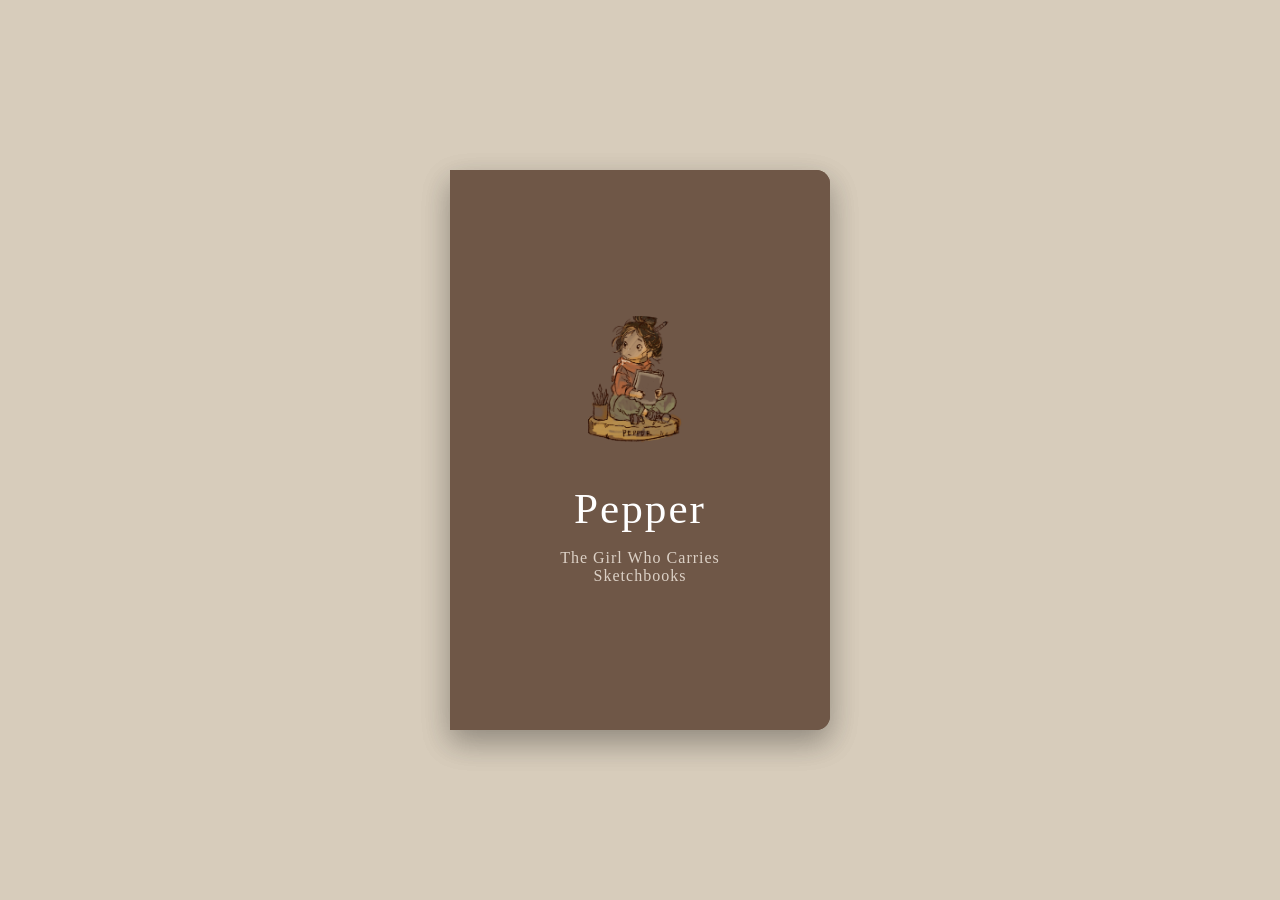
==== commit c495fdd9: "Milestone: Pocket Spirit AR working on Android" ====
--- a/index.html
+++ b/index.html
@@ -5,167 +5,70 @@
 
     <meta charset="UTF-8">
 
-    <meta name="viewport"
-          content="width=device-width, initial-scale=1.0">
+    <meta
+        name="viewport"
+        content="width=device-width, initial-scale=1.0">
 
-    <title>The Little District</title>
+    <title>Pocket Spirit</title>
 
-    <link rel="preconnect"
-          href="https://fonts.googleapis.com">
-
-    <link rel="preconnect"
-          href="https://fonts.gstatic.com"
-          crossorigin>
-
-    <link href="https://fonts.googleapis.com/css2?family=Nunito:wght@400;600;700&family=Cormorant+Garamond:wght@500;600;700&display=swap"
-          rel="stylesheet">
-
-    <link rel="stylesheet"
-          href="style.css">
+    
+    <link rel="stylesheet" href="style.css">
 
 </head>
 
 <body>
 
-    <div id="book">
+    <main id="book">
 
-        <div id="pages">
+        <!-- ======================================
+             SHEET B (BOTTOM)
+        ======================================= -->
 
-            <!-- ==========================================
-                 COVER
-            =========================================== -->
+        <section
+            id="sheet-b"
+            class="sheet">
 
-            <section id="page-cover" class="page">
+            <div class="page front">
 
-                <div class="sheet">
+                <div class="page-content" id="text-b"></div>
 
-                    <div class="content cover-content">
+            </div>
 
-                        <p class="publisher">
-                            The Little District
-                        </p>
+            <div class="page back">
 
-                        <h1 class="book-title">
-                            Pocket Folk
-                        </h1>
+                <div class="page-back"></div>
 
-                        <p class="volume">
-                            Volume One
-                        </p>
+            </div>
 
-                        <img
-                            id="cover-character"
-                            alt="Pocket Folk">
+        </section>
 
-                        <h2 id="cover-name"></h2>
+        <!-- ======================================
+             SHEET A (TOP)
+        ======================================= -->
 
-                        <p class="cover-tagline">
-                            A tiny companion for thoughtful days.
-                        </p>
+        <section
+            id="sheet-a"
+            class="sheet">
 
-                    </div>
+            <div class="page front">
 
-                </div>
+                <div class="page-content" id="text-a"></div>
 
-            </section>
+            </div>
 
+            <div class="page back">
 
+                <div class="page-back"></div>
 
-            <!-- ==========================================
-                 PAGE 1 - MEET PEPPER
-            =========================================== -->
+            </div>
 
-            <section id="page-meet" class="page">
+        </section>
 
-                <div class="sheet">
+    </main>
 
-                    <div class="content">
+    
 
-                        <img
-                            id="character-image"
-                            alt="Pocket Folk">
-
-                        <h1 id="name"></h1>
-
-                        <p id="introduction"></p>
-
-                    </div>
-
-                </div>
-
-            </section>
-
-
-
-            <!-- ==========================================
-                 PAGE 2 - TODAY'S THOUGHT
-            =========================================== -->
-
-            <section id="page-thought" class="page">
-
-                <div class="sheet">
-
-                    <div class="content">
-
-                        <p
-                            id="whisper"
-                            class="thought">
-                        </p>
-
-                    </div>
-
-                </div>
-
-            </section>
-
-
-
-            <!-- ==========================================
-                 PAGE 3 - REFLECTION
-            =========================================== -->
-
-            <section id="page-reflection" class="page">
-
-                <div class="sheet">
-
-                    <div class="content">
-
-                        <p
-                            id="journal-prompt"
-                            class="reflection">
-                        </p>
-
-                    </div>
-
-                </div>
-
-            </section>
-
-
-
-            <!-- ==========================================
-                 BACK COVER
-            =========================================== -->
-
-            <section id="page-back-cover" class="page">
-
-                <div class="sheet">
-
-                    <div class="content">
-
-                        <p id="farewell"></p>
-
-                    </div>
-
-                </div>
-
-            </section>
-
-        </div>
-
-    </div>
-
-    <script src="script.js"></script>
+<script src="script.js"></script>
 
 </body>
 
--- a/style.css
+++ b/style.css
@@ -2,319 +2,175 @@
    RESET
 ===================================================== */
 
-* {
-    margin: 0;
-    padding: 0;
-    box-sizing: border-box;
-}
-
+*{
+    margin:0;
+    padding:0;
+    box-sizing:border-box;
+}
 
 /* =====================================================
    BODY
 ===================================================== */
 
-body {
-
-    font-family: "Nunito", sans-serif;
-
-    background: #E9E3D7;
-
-    display: flex;
-
-    justify-content: center;
-
-    align-items: center;
-
-    min-height: 100vh;
-
-    padding: 24px;
-
-}
-
+body{
+
+    display:flex;
+    justify-content:center;
+    align-items:center;
+
+    width:100vw;
+    height:100vh;
+
+    overflow:hidden;
+
+    background:#d7ccbb;
+
+    font-family:Georgia, serif;
+
+}
 
 /* =====================================================
    BOOK
 ===================================================== */
 
-#book {
-
-    width: min(390px, 100%);
-
-    aspect-ratio: 9 / 16;
-
-    perspective: 2500px;
-
-}
-
-
-/* =====================================================
-   PAGE STACK
-===================================================== */
-
-#pages {
-
-    position: relative;
-
-    width: 100%;
-
-    height: 100%;
-
-}
-
+#book{
+
+    position:relative;
+
+    width:380px;
+    height:560px;
+
+    perspective:2200px;
+
+}
+
+/* =====================================================
+   SHEETS
+===================================================== */
+
+.sheet{
+
+    position:absolute;
+
+    inset:0;
+
+    transform-origin:left center;
+
+    transform-style:preserve-3d;
+
+}
+
+/* =====================================================
+   SHEET ORDER
+===================================================== */
+
+#sheet-a{
+
+    z-index:2;
+
+}
+
+#sheet-b{
+
+    z-index:1;
+
+}
 
 /* =====================================================
    PAGE
 ===================================================== */
 
-.page {
-
-    position: absolute;
-
-    inset: 0;
-
-    display: flex;
-
-    justify-content: center;
-
-    align-items: center;
-
-    opacity: 1;
-
-    pointer-events: none;
-
-}
-
-.page:nth-child(1) { z-index: 5; }
-.page:nth-child(2) { z-index: 4; }
-.page:nth-child(3) { z-index: 3; }
-.page:nth-child(4) { z-index: 2; }
-.page:nth-child(5) { z-index: 1; }
-
-
-/* Active page */
-
-.page.active {
-
-    pointer-events: auto;
-
-    z-index: 100;
-
-}
-
-
-/* =====================================================
-   SHEET
-===================================================== */
-
-.sheet {
-
-    width: 100%;
-
-    height: 100%;
-
-    background: #FAF7F2;
-
-    border-radius: 24px;
+.page{
+
+    position:absolute;
+
+    inset:0;
+
+    display:flex;
+    justify-content:center;
+    align-items:center;
+
+    overflow:hidden;
+
+    border-radius:0 14px 14px 0;
+
+    backface-visibility:hidden;
+    -webkit-backface-visibility:hidden;
+
+    transform-style:preserve-3d;
 
     box-shadow:
-        0 20px 60px rgba(0,0,0,.15);
-
-    transform-origin: left center;
-
-    transform-style: preserve-3d;
-
-    backface-visibility: hidden;
-
-    transition:
-        transform .8s cubic-bezier(.22,.61,.36,1);
-
-}
-
-
-/* =====================================================
-   CONTENT
-===================================================== */
-
-.content {
-
-    width: 100%;
-
-    height: 100%;
-
-    display: flex;
-
-    flex-direction: column;
-
-    justify-content: center;
-
-    align-items: center;
-
-    text-align: center;
-
-    padding: 42px;
-
-}
-
-
-/* =====================================================
-   COVER
-===================================================== */
-
-.publisher {
-
-    font-size: .85rem;
-
-    letter-spacing: 3px;
-
-    text-transform: uppercase;
-
-    color: #8A8178;
-
-    margin-bottom: 14px;
-
-}
-
-
-.book-title {
-
-    font-family: "Cormorant Garamond", serif;
-
-    font-size: 3.2rem;
-
-    color: #403A34;
-
-    margin-bottom: 8px;
-
-}
-
-
-.volume {
-
-    color: #8A8178;
-
-    margin-bottom: 42px;
-
-}
-
-
-#cover-character {
-
-    width: 180px;
-
-    margin-bottom: 26px;
-
-}
-
-
-#cover-name {
-
-    font-family: "Cormorant Garamond", serif;
-
-    font-size: 2.1rem;
-
-    margin-bottom: 14px;
-
-}
-
-
-.cover-tagline {
-
-    max-width: 240px;
-
-    font-style: italic;
-
-    line-height: 1.8;
-
-}
-
-
-/* =====================================================
-   CHARACTER PAGE
-===================================================== */
-
-#character-image {
-
-    width: 190px;
-
-    margin-bottom: 28px;
-
-}
-
-
-#name {
-
-    margin-bottom: 18px;
-
-}
-
-
-#introduction {
-
-    max-width: 280px;
-
-    line-height: 1.9;
-
-}
-
-
-/* =====================================================
-   THOUGHT
-===================================================== */
-
-.thought {
-
-    font-family: "Cormorant Garamond", serif;
-
-    font-size: 2.2rem;
-
-    line-height: 1.5;
-
-}
-
-
-/* =====================================================
-   REFLECTION
-===================================================== */
-
-.reflection {
-
-    font-family: "Cormorant Garamond", serif;
-
-    font-size: 2rem;
-
-    line-height: 1.6;
-
-}
-
-
-/* =====================================================
-   BACK COVER
-===================================================== */
-
-#farewell {
-
-    white-space: pre-line;
-
-    line-height: 2;
-
-}
-
+        0 12px 30px rgba(0,0,0,.18);
+
+}
+
+/* =====================================================
+   FRONT
+===================================================== */
+
+.front{
+
+    background:#6f5747;
+
+    color:white;
+
+}
+
+/* =====================================================
+   BACK
+===================================================== */
+
+.back{
+
+    background:#faf7f2;
+
+    color:#433b34;
+
+    transform:rotateY(180deg);
+
+}
+
+/* =====================================================
+   BACK CONTENT
+===================================================== */
+
+.page-back{
+
+    position:absolute;
+
+    inset:0;
+
+    background:#faf7f2;
+
+}
 
 /* =====================================================
    TEXT
 ===================================================== */
 
-p {
-
-    color: #4E4843;
-
-}
-
-
-h1,
-h2 {
-
-    color: #403A34;
+h1{
+
+    position:relative;
+
+    z-index:2;
+
+    font-size:42px;
+
+    font-weight:normal;
+
+    letter-spacing:2px;
+
+    text-align:center;
+
+}
+
+/* =====================================================
+   TURN
+===================================================== */
+
+.turn{
+
+    animation:pageTurn .9s cubic-bezier(.22,.61,.36,1) forwards;
 
 }
 
@@ -322,9 +178,142 @@
    PAGE TURN
 ===================================================== */
 
-.sheet.turning {
-
-    transform:
-        rotateY(-45deg);
+@keyframes pageTurn{
+
+    0%{
+
+        transform:rotateY(0deg);
+
+    }
+
+    100%{
+
+        transform:rotateY(-180deg);
+
+    }
+
+}
+
+.page-content{
+
+    width:100%;
+    height:100%;
+
+    display:flex;
+    justify-content:center;
+    align-items:center;
+
+    padding:40px;
+
+}
+
+.quote-page{
+
+    width:100%;
+
+    display:flex;
+
+    flex-direction:column;
+
+    justify-content:center;
+
+    align-items:center;
+
+    gap:24px;
+
+    text-align:center;
+
+}
+
+.quote-image{
+
+    width:180px;
+
+    max-width:70%;
+
+    border-radius:12px;
+
+    object-fit:cover;
+
+}
+
+.quote-page blockquote{
+
+    font-size:1.4rem;
+
+    line-height:1.6;
+
+    margin:0;
+
+}
+
+.quote-page small{
+
+    opacity:.65;
+
+    font-style:italic;
+
+}
+
+/* =====================================================
+   COVER PAGE
+===================================================== */
+
+.cover-page{
+
+    width:100%;
+    height:100%;
+
+    display:flex;
+
+    flex-direction:column;
+
+    justify-content:center;
+
+    align-items:center;
+
+    text-align:center;
+
+    padding:48px;
+
+}
+
+.cover-page h1{
+
+    font-size:2.7rem;
+
+    font-weight:normal;
+
+    letter-spacing:2px;
+
+    margin-bottom:16px;
+
+    color:white;
+
+}
+
+.cover-page p{
+
+    font-size:1rem;
+
+    letter-spacing:1px;
+
+    opacity:.85;
+
+    color:#efe6dc;
+
+}
+
+.cover-image{
+
+    width:140px;
+
+    height:140px;
+
+    object-fit:cover;
+
+    border-radius:50%;
+
+    margin-bottom:28px;
 
 }
